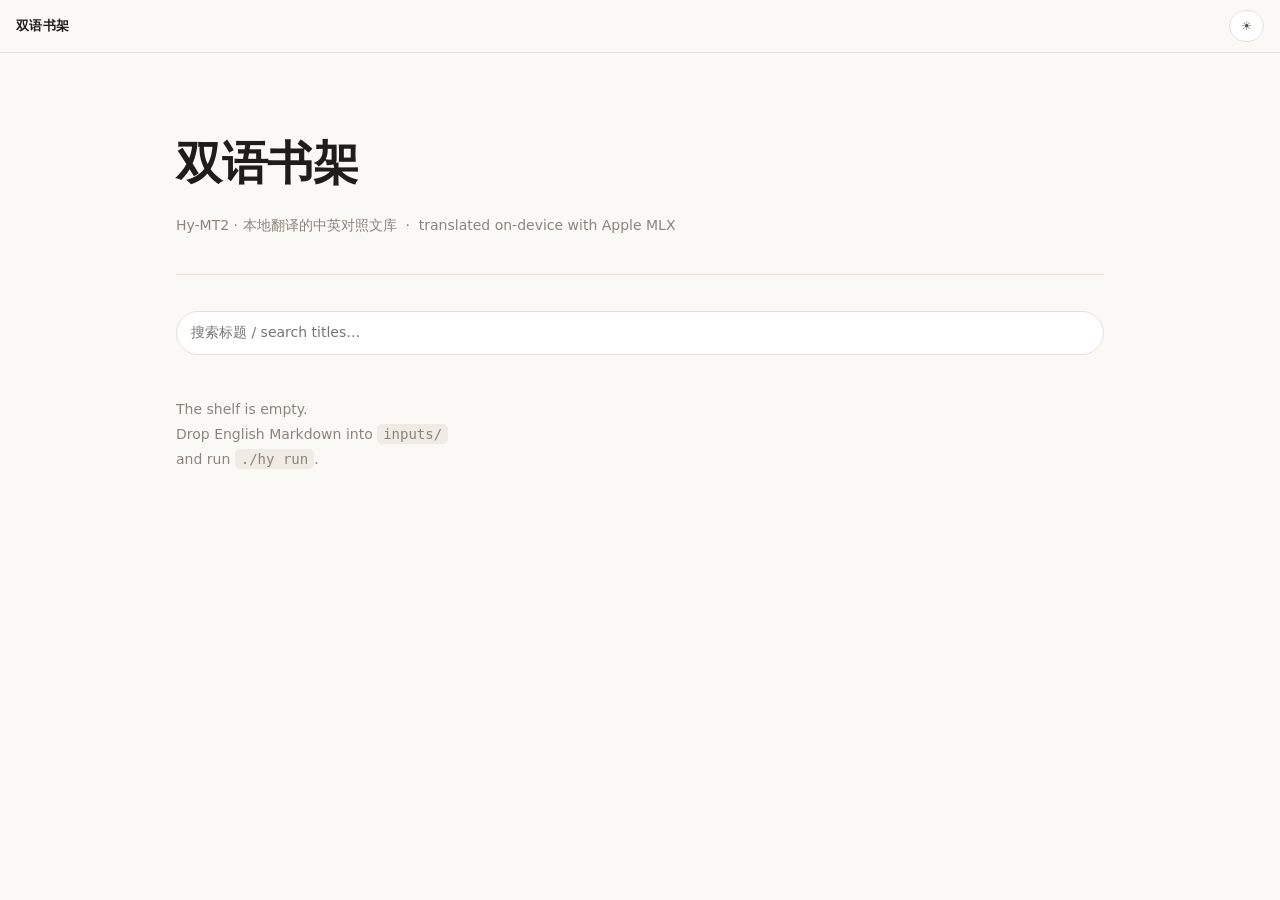
==== index.html @ 71d9fc3e "Build local bilingual translation pipeline and reading site" ====
<!DOCTYPE html>
<html lang="zh-CN" data-theme="">
<head>
<meta charset="utf-8">
<meta name="viewport" content="width=device-width, initial-scale=1">
<title>双语书架 · Bilingual Library</title>
<meta name="description" content="Locally translated bilingual Markdown documents, rendered for Chinese–English reading.">
<link rel="icon" href="data:image/svg+xml,<svg xmlns='http://www.w3.org/2000/svg' viewBox='0 0 100 100'><text y='.9em' font-size='90'>📖</text></svg>">
<link rel="stylesheet" href="assets/app.css">
</head>
<body>

<nav class="bar">
  <a class="home" href="index.html">双语书架</a>
  <span class="spacer"></span>
  <span id="count" class="doc-title" style="flex:0 0 auto;text-align:right"></span>
  <button id="theme-btn" class="chip" type="button" aria-label="Toggle theme">☀</button>
</nav>

<main class="wrap">
  <header class="masthead">
    <h1>双语书架</h1>
    <p>Hy-MT2 · 本地翻译的中英对照文库 &nbsp;·&nbsp; translated on-device with Apple MLX</p>
  </header>

  <div class="toolbar">
    <input id="search" type="search" placeholder="搜索标题 / search titles…" autocomplete="off" spellcheck="false">
  </div>

  <section id="shelf" class="shelf" aria-live="polite">
    <p class="empty">Loading…</p>
  </section>
</main>

<script src="assets/app.js"></script>
</body>
</html>
---- assets/app.css ----
/* hy-ebook-translator — reading site
   Typography is tuned for mixed Chinese/English prose: a serif CJK stack at a
   generous line-height for the translation, and a smaller, quieter setting for
   the original. */

:root {
  --paper: #fbf9f6;
  --paper-raised: #ffffff;
  --ink: #1f1d1a;
  --ink-soft: #55504a;
  --ink-faint: #8b847c;
  --rule: #e6e0d8;
  --rule-soft: #f0ebe4;
  --accent: #9c4221;
  --accent-soft: #f3e6df;
  --shadow: 0 1px 2px rgba(31, 29, 26, 0.04), 0 8px 24px rgba(31, 29, 26, 0.05);

  --serif-cjk: "Songti SC", "Source Han Serif SC", "Noto Serif CJK SC", "Noto Serif SC",
    "STSong", "SimSun", serif;
  --serif-latin: "Iowan Old Style", "Palatino Linotype", Palatino, Georgia, "Times New Roman", serif;
  --sans: -apple-system, BlinkMacSystemFont, "Segoe UI", "PingFang SC", "Hiragino Sans GB",
    "Microsoft YaHei", system-ui, sans-serif;
  --body: var(--serif-latin), var(--serif-cjk);

  --measure: 36rem;
  --reader-scale: 1;
}

@media (prefers-color-scheme: dark) {
  :root:not([data-theme="light"]) {
    --paper: #16151a;
    --paper-raised: #1d1c22;
    --ink: #e8e4dd;
    --ink-soft: #b3ada4;
    --ink-faint: #837d75;
    --rule: #2e2c34;
    --rule-soft: #26242b;
    --accent: #e0825c;
    --accent-soft: #2c2026;
    --shadow: 0 1px 2px rgba(0, 0, 0, 0.3), 0 8px 24px rgba(0, 0, 0, 0.25);
  }
}

:root[data-theme="dark"] {
  --paper: #16151a;
  --paper-raised: #1d1c22;
  --ink: #e8e4dd;
  --ink-soft: #b3ada4;
  --ink-faint: #837d75;
  --rule: #2e2c34;
  --rule-soft: #26242b;
  --accent: #e0825c;
  --accent-soft: #2c2026;
  --shadow: 0 1px 2px rgba(0, 0, 0, 0.3), 0 8px 24px rgba(0, 0, 0, 0.25);
}

*, *::before, *::after { box-sizing: border-box; }

html { -webkit-text-size-adjust: 100%; }

body {
  margin: 0;
  background: var(--paper);
  color: var(--ink);
  font-family: var(--body);
  font-size: 17px;
  line-height: 1.7;
  text-rendering: optimizeLegibility;
  -webkit-font-smoothing: antialiased;
}

a { color: var(--accent); text-decoration: none; border-bottom: 1px solid var(--accent-soft); }
a:hover { border-bottom-color: var(--accent); }

/* ── chrome ─────────────────────────────────────────────────────────────── */

.bar {
  position: sticky;
  top: 0;
  z-index: 20;
  display: flex;
  align-items: center;
  gap: 12px;
  padding: 10px 16px;
  background: color-mix(in srgb, var(--paper) 88%, transparent);
  backdrop-filter: saturate(180%) blur(12px);
  border-bottom: 1px solid var(--rule);
  font-family: var(--sans);
  font-size: 13px;
}

.bar .home {
  font-weight: 600;
  letter-spacing: 0.02em;
  border: 0;
  color: var(--ink);
  white-space: nowrap;
}

.bar .doc-title {
  flex: 1;
  min-width: 0;
  overflow: hidden;
  text-overflow: ellipsis;
  white-space: nowrap;
  color: var(--ink-soft);
}

.bar .spacer { flex: 1; }

.seg {
  display: inline-flex;
  border: 1px solid var(--rule);
  border-radius: 999px;
  overflow: hidden;
  background: var(--paper-raised);
}

.seg button, .chip {
  appearance: none;
  border: 0;
  background: transparent;
  color: var(--ink-soft);
  font: inherit;
  font-size: 12px;
  padding: 5px 11px;
  cursor: pointer;
  white-space: nowrap;
}

.seg button[aria-pressed="true"] { background: var(--accent-soft); color: var(--accent); font-weight: 600; }
.seg button + button { border-left: 1px solid var(--rule); }

.chip {
  border: 1px solid var(--rule);
  border-radius: 999px;
  background: var(--paper-raised);
}

.chip:hover, .seg button:hover { color: var(--ink); }

#progress {
  position: fixed;
  top: 0;
  left: 0;
  height: 2px;
  width: 0;
  background: var(--accent);
  z-index: 40;
  transition: width 0.1s linear;
}

/* ── library ────────────────────────────────────────────────────────────── */

.wrap { max-width: 60rem; margin: 0 auto; padding: 0 16px 72px; }

.masthead { padding: 72px 0 36px; border-bottom: 1px solid var(--rule); margin-bottom: 36px; }
.masthead h1 { font-size: clamp(2rem, 6vw, 2.9rem); margin: 0 0 10px; letter-spacing: -0.01em; font-weight: 600; }
.masthead p { margin: 0; color: var(--ink-faint); font-family: var(--sans); font-size: 14px; }

.toolbar { display: flex; gap: 10px; align-items: center; margin-bottom: 28px; flex-wrap: wrap; }

#search {
  flex: 1;
  min-width: 200px;
  padding: 9px 14px;
  font: inherit;
  font-size: 14px;
  font-family: var(--sans);
  color: var(--ink);
  background: var(--paper-raised);
  border: 1px solid var(--rule);
  border-radius: 999px;
}

#search:focus { outline: none; border-color: var(--accent); }

.shelf { display: grid; gap: 14px; grid-template-columns: repeat(auto-fill, minmax(260px, 1fr)); }

.card {
  display: block;
  padding: 20px 22px;
  background: var(--paper-raised);
  border: 1px solid var(--rule);
  border-radius: 14px;
  box-shadow: var(--shadow);
  transition: transform 0.15s ease, border-color 0.15s ease;
  border-bottom: 1px solid var(--rule);
}

.card:hover { transform: translateY(-2px); border-color: var(--accent); }
.card h2 { margin: 0 0 4px; font-size: 1.18rem; font-weight: 600; line-height: 1.45; color: var(--ink); }
.card .en { margin: 0 0 14px; font-size: 0.86rem; color: var(--ink-faint); font-style: italic; }
.card .meta { font-family: var(--sans); font-size: 11.5px; color: var(--ink-faint); letter-spacing: 0.02em; }
.card .meta span + span::before { content: " · "; }

.empty { color: var(--ink-faint); font-family: var(--sans); font-size: 14px; line-height: 1.8; }
.empty code { background: var(--rule-soft); padding: 2px 6px; border-radius: 5px; }

/* ── reader ─────────────────────────────────────────────────────────────── */

.reader { max-width: var(--measure); margin: 0 auto; padding: 48px 16px 160px; }

.reader-title { margin: 0 0 48px; padding-bottom: 20px; border-bottom: 1px solid var(--rule); }
.reader-title h1 { margin: 0; font-size: clamp(1.7rem, 5vw, 2.3rem); font-weight: 600; line-height: 1.35; }

article {
  font-size: calc(1rem * var(--reader-scale));
  font-family: var(--serif-cjk);
  line-height: 1.95;
  letter-spacing: 0.01em;
}

article > :first-child { margin-top: 0; }

article h1, article h2, article h3, article h4, article h5, article h6 {
  font-family: var(--serif-latin), var(--serif-cjk);
  line-height: 1.4;
  letter-spacing: -0.005em;
  margin: 2.2em 0 0.7em;
  font-weight: 600;
  scroll-margin-top: 70px;
}

article h1 { font-size: 1.7em; }
article h2 { font-size: 1.38em; }
article h3 { font-size: 1.15em; }
article h4, article h5, article h6 { font-size: 1em; color: var(--ink-soft); }

article p { margin: 0 0 1.15em; }

/* The original-language block: quieter, with a hairline rule down the side. */
article .src {
  font-family: var(--serif-latin);
  font-size: 0.9em;
  line-height: 1.68;
  color: var(--ink-soft);
  border-left: 2px solid var(--rule);
  padding-left: 1em;
  margin-bottom: 1.9em;
  letter-spacing: 0;
}

article .src em:only-child { font-style: normal; color: var(--ink-faint); font-size: 0.97em; }
article .src :last-child { margin-bottom: 0; }

/* Language modes. `.tr` is a translated block, `.src` its original; blocks that
   carry neither class (code, math, rules, images) are shown in every mode. */
body[data-lang="zh"] article .src { display: none; }
body[data-lang="en"] article .tr { display: none; }
body[data-lang="en"] article .src {
  border-left: 0;
  padding-left: 0;
  font-size: 1em;
  line-height: 1.8;
  color: var(--ink);
  margin-bottom: 1.15em;
}

/* A bilingual heading holds both languages so only one enters the outline. */
article .h-en {
  display: block;
  margin-top: 0.4em;
  font-family: var(--serif-latin);
  font-size: 0.58em;
  font-weight: 400;
  font-style: normal;
  letter-spacing: 0.03em;
  color: var(--ink-faint);
}

article .h-en em { font-style: normal; }
body[data-lang="zh"] article .h-en { display: none; }
body[data-lang="en"] article .h-zh { display: none; }
body[data-lang="en"] article .h-en {
  margin-top: 0;
  font-size: 1em;
  font-weight: inherit;
  letter-spacing: inherit;
  color: inherit;
}

article blockquote {
  margin: 1.6em 0;
  padding: 0 0 0 1.2em;
  border-left: 3px solid var(--accent-soft);
  color: var(--ink-soft);
}

article ul, article ol { margin: 0 0 1.15em; padding-left: 1.5em; }
article li { margin: 0.3em 0; }
article li > p { margin: 0.3em 0; }

article hr { border: 0; border-top: 1px solid var(--rule); margin: 2.6em 0; }

article img { max-width: 100%; height: auto; border-radius: 8px; display: block; margin: 1.6em auto; }

article table {
  width: 100%;
  border-collapse: collapse;
  margin: 1.6em 0;
  font-family: var(--sans);
  font-size: 0.86em;
  line-height: 1.6;
  display: block;
  overflow-x: auto;
}

article th, article td { padding: 8px 12px; border-bottom: 1px solid var(--rule); text-align: left; vertical-align: top; }
article th { font-weight: 600; border-bottom: 1.5px solid var(--ink-faint); white-space: nowrap; }

article code {
  font-family: ui-monospace, "SF Mono", Menlo, Consolas, monospace;
  font-size: 0.86em;
  background: var(--rule-soft);
  padding: 0.15em 0.4em;
  border-radius: 5px;
  letter-spacing: 0;
}

article pre {
  background: var(--rule-soft);
  border: 1px solid var(--rule);
  border-radius: 10px;
  padding: 14px 16px;
  overflow-x: auto;
  line-height: 1.6;
  margin: 1.6em 0;
}

article pre code { background: none; padding: 0; font-size: 0.82em; }

article .katex-display { overflow-x: auto; overflow-y: hidden; padding: 0.3em 0; }

article .footnotes { margin-top: 3em; padding-top: 1.2em; border-top: 1px solid var(--rule); font-size: 0.88em; color: var(--ink-soft); }

/* ── table of contents ──────────────────────────────────────────────────── */

#toc {
  position: fixed;
  top: 0;
  right: 0;
  width: min(320px, 82vw);
  height: 100vh;
  overflow-y: auto;
  padding: 72px 24px 48px;
  background: var(--paper-raised);
  border-left: 1px solid var(--rule);
  transform: translateX(100%);
  transition: transform 0.22s ease;
  z-index: 30;
  font-family: var(--sans);
  font-size: 13px;
}

#toc[data-open="true"] { transform: translateX(0); }
#toc ol { list-style: none; margin: 0; padding: 0; }
#toc li { margin: 1px 0; }
#toc a { display: block; padding: 5px 8px; border-radius: 6px; border: 0; color: var(--ink-soft); line-height: 1.5; }
#toc a:hover { background: var(--rule-soft); color: var(--ink); }
#toc a.active { color: var(--accent); background: var(--accent-soft); font-weight: 600; }
#toc .lvl-3 a { padding-left: 22px; font-size: 12px; }
#toc .lvl-4 a { padding-left: 36px; font-size: 12px; }

#scrim {
  position: fixed;
  inset: 0;
  background: rgba(20, 18, 16, 0.3);
  opacity: 0;
  pointer-events: none;
  transition: opacity 0.22s ease;
  z-index: 25;
}

#scrim[data-open="true"] { opacity: 1; pointer-events: auto; }

@media (min-width: 1180px) {
  #toc {
    transform: none;
    border-left: 0;
    width: 260px;
    left: max(0px, calc(50vw - var(--measure) / 2 - 300px));
    right: auto;
    background: transparent;
    padding-top: 110px;
  }
  #toc-btn, #scrim { display: none; }
}

@media (max-width: 600px) {
  body { font-size: 16px; }
  .masthead { padding: 48px 0 28px; }
  .reader { padding: 32px 16px 120px; }
  .bar { padding: 8px 12px; gap: 8px; }
  .bar .doc-title { display: none; }
}

@media print {
  .bar, #toc, #progress, #scrim, #toc-btn { display: none; }
  .reader { max-width: none; padding: 0; }
}

/* ── syntax highlighting ────────────────────────────────────────────────────
   A small token palette driven by the page theme, so code follows light/dark
   without loading a second highlight.js stylesheet. */

.hljs-comment, .hljs-quote { color: var(--ink-faint); font-style: italic; }
.hljs-keyword, .hljs-selector-tag, .hljs-literal, .hljs-type { color: var(--accent); }
.hljs-string, .hljs-regexp, .hljs-addition { color: #2f7a52; }
.hljs-number, .hljs-symbol, .hljs-bullet { color: #8a6d1f; }
.hljs-title, .hljs-section, .hljs-name, .hljs-attr { color: #3f6d9e; }
.hljs-built_in, .hljs-class .hljs-title { color: #7a4fa3; }
.hljs-meta, .hljs-deletion { color: var(--ink-soft); }
.hljs-emphasis { font-style: italic; }
.hljs-strong { font-weight: 600; }

:root[data-theme="dark"] .hljs-string, :root[data-theme="dark"] .hljs-regexp { color: #86c79a; }
:root[data-theme="dark"] .hljs-number { color: #d9bb72; }
:root[data-theme="dark"] .hljs-title, :root[data-theme="dark"] .hljs-name { color: #8ab4e8; }
:root[data-theme="dark"] .hljs-built_in { color: #c2a0e0; }

@media (prefers-color-scheme: dark) {
  :root:not([data-theme="light"]) .hljs-string,
  :root:not([data-theme="light"]) .hljs-regexp { color: #86c79a; }
  :root:not([data-theme="light"]) .hljs-number { color: #d9bb72; }
  :root:not([data-theme="light"]) .hljs-title,
  :root:not([data-theme="light"]) .hljs-name { color: #8ab4e8; }
  :root:not([data-theme="light"]) .hljs-built_in { color: #c2a0e0; }
}
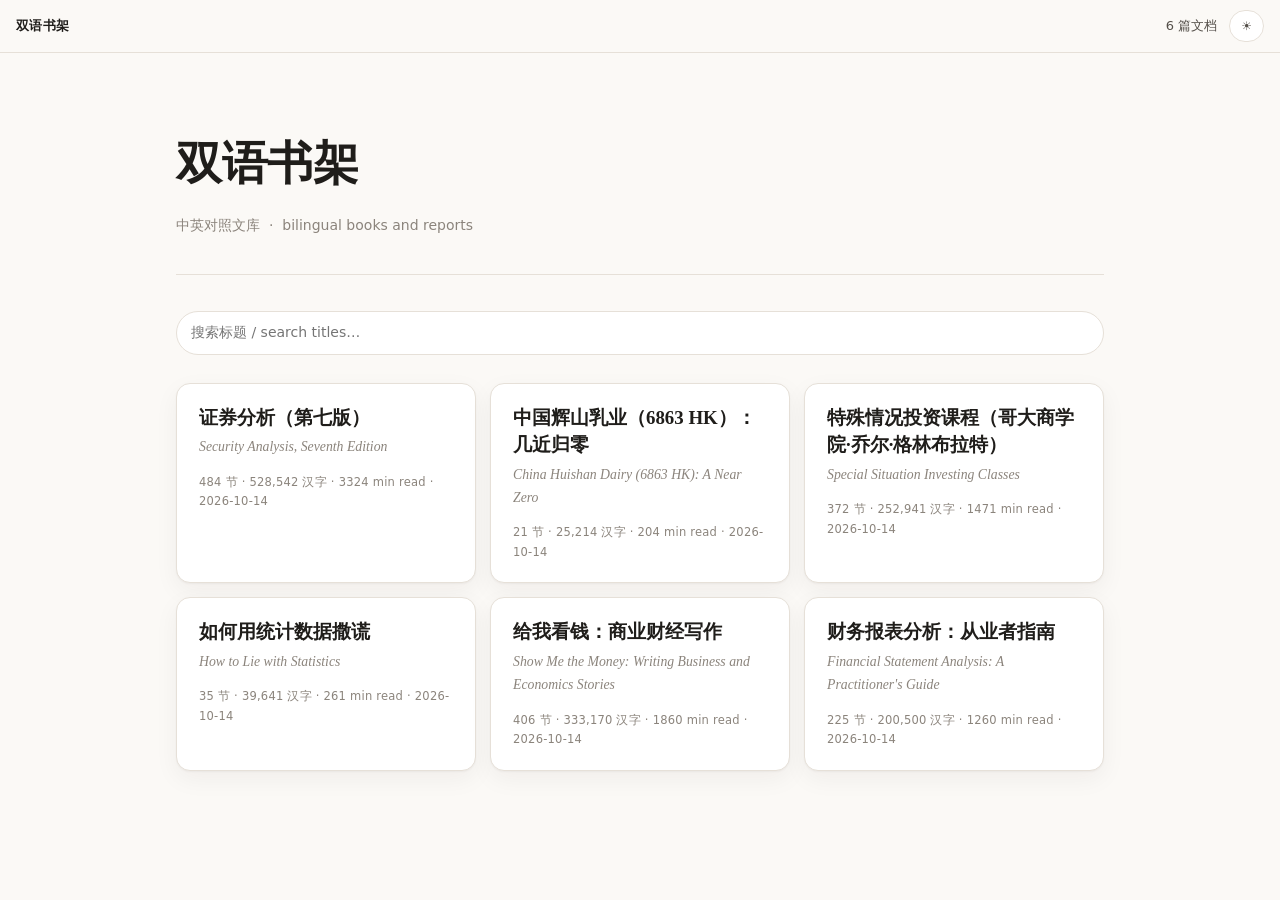
==== commit 4e92d54c: "Add bilingual translations (6 documents) Direction: English → Simplified Chinese.  - Financial State" ====
--- a/index.html
+++ b/index.html
@@ -20,7 +20,7 @@
 <main class="wrap">
   <header class="masthead">
     <h1>双语书架</h1>
-    <p>Hy-MT2 · 本地翻译的中英对照文库 &nbsp;·&nbsp; translated on-device with Apple MLX</p>
+    <p>中英对照文库 &nbsp;·&nbsp; bilingual books and reports</p>
   </header>
 
   <div class="toolbar">
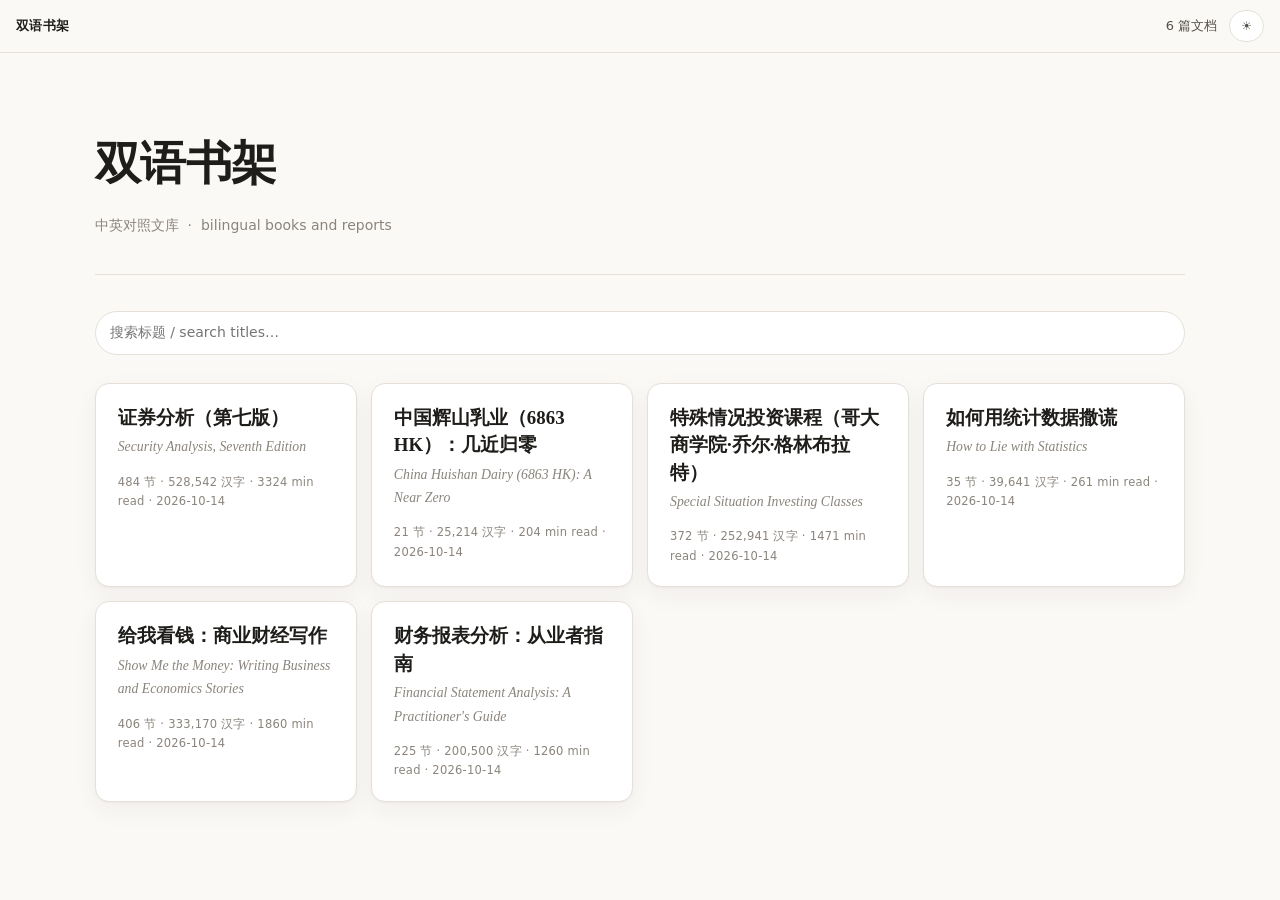
==== commit c0a90421: "Read the two languages side by side Each translated block and its original become the two cells of o" ====
--- a/index.html
+++ b/index.html
@@ -6,7 +6,7 @@
 <title>双语书架 · Bilingual Library</title>
 <meta name="description" content="Locally translated bilingual Markdown documents, rendered for Chinese–English reading.">
 <link rel="icon" href="data:image/svg+xml,<svg xmlns='http://www.w3.org/2000/svg' viewBox='0 0 100 100'><text y='.9em' font-size='90'>📖</text></svg>">
-<link rel="stylesheet" href="assets/app.css">
+<link rel="stylesheet" href="assets/app.css?v=2">
 </head>
 <body>
 
@@ -32,6 +32,6 @@
   </section>
 </main>
 
-<script src="assets/app.js"></script>
+<script src="assets/app.js?v=2"></script>
 </body>
 </html>
--- a/assets/app.css
+++ b/assets/app.css
@@ -22,7 +22,10 @@
     "Microsoft YaHei", system-ui, sans-serif;
   --body: var(--serif-latin), var(--serif-cjk);
 
-  --measure: 36rem;
+  --measure: 38rem;        /* one column of prose, when only one is shown */
+  --page: 104rem;          /* the parallel reading area at its widest */
+  --rail: 15.5rem;         /* the table of contents, docked on wide screens */
+  --col-gap: clamp(1.5rem, 3.4vw, 3.5rem);
   --reader-scale: 1;
 }
 
@@ -63,7 +66,7 @@
   background: var(--paper);
   color: var(--ink);
   font-family: var(--body);
-  font-size: 17px;
+  font-size: 18px;
   line-height: 1.7;
   text-rendering: optimizeLegibility;
   -webkit-font-smoothing: antialiased;
@@ -152,7 +155,7 @@
 
 /* ── library ────────────────────────────────────────────────────────────── */
 
-.wrap { max-width: 60rem; margin: 0 auto; padding: 0 16px 72px; }
+.wrap { max-width: 72rem; margin: 0 auto; padding: 0 clamp(16px, 2.4vw, 32px) 72px; }
 
 .masthead { padding: 72px 0 36px; border-bottom: 1px solid var(--rule); margin-bottom: 36px; }
 .masthead h1 { font-size: clamp(2rem, 6vw, 2.9rem); margin: 0 0 10px; letter-spacing: -0.01em; font-weight: 600; }
@@ -199,10 +202,17 @@
 
 /* ── reader ─────────────────────────────────────────────────────────────── */
 
-.reader { max-width: var(--measure); margin: 0 auto; padding: 48px 16px 160px; }
-
-.reader-title { margin: 0 0 48px; padding-bottom: 20px; border-bottom: 1px solid var(--rule); }
-.reader-title h1 { margin: 0; font-size: clamp(1.7rem, 5vw, 2.3rem); font-weight: 600; line-height: 1.35; }
+.reader {
+  max-width: var(--page);
+  margin: 0 auto;
+  padding: 44px clamp(16px, 2.6vw, 44px) 160px;
+}
+
+/* One language at a time needs one comfortable measure, not the whole page. */
+body[data-lang="zh"] .reader, body[data-lang="en"] .reader { max-width: calc(var(--measure) + 6rem); }
+
+.reader-title { margin: 0 0 44px; padding-bottom: 20px; border-bottom: 1px solid var(--rule); }
+.reader-title h1 { margin: 0; font-size: clamp(1.7rem, 4vw, 2.3rem); font-weight: 600; line-height: 1.35; }
 
 article {
   font-size: calc(1rem * var(--reader-scale));
@@ -229,51 +239,88 @@
 
 article p { margin: 0 0 1.15em; }
 
-/* The original-language block: quieter, with a hairline rule down the side. */
+/* ── parallel text ──────────────────────────────────────────────────────────
+   Each `.pair` is one row of the parallel reading: the translation in the left
+   column, the original in the right, both starting on the same line. The row
+   is as tall as the longer of the two, so no paragraph can push the two
+   languages out of step further down the page. */
+
+.pair {
+  display: grid;
+  grid-template-columns: minmax(0, 1fr) minmax(0, 1fr);
+  column-gap: var(--col-gap);
+  align-items: start;
+  margin: 0 0 1.25em;
+}
+
+/* The row owns the spacing between paragraphs; its two cells sit flush. */
+.pair > * { margin-top: 0; margin-bottom: 0; }
+
+/* The original reads as a peer of the translation, not as a footnote: the same
+   size, a quieter colour, and the Latin serif at its own line-height. */
 article .src {
   font-family: var(--serif-latin);
-  font-size: 0.9em;
-  line-height: 1.68;
+  font-size: 0.95em;
+  line-height: 1.78;
   color: var(--ink-soft);
-  border-left: 2px solid var(--rule);
-  padding-left: 1em;
-  margin-bottom: 1.9em;
   letter-spacing: 0;
+}
+
+/* A hairline centred in the gutter: the negative margin reaches into the gap,
+   the padding puts the text back on its column. */
+.pair > .src {
+  margin-left: calc(var(--col-gap) / -2);
+  padding-left: calc(var(--col-gap) / 2);
+  border-left: 1px solid var(--rule-soft);
 }
 
 article .src em:only-child { font-style: normal; color: var(--ink-faint); font-size: 0.97em; }
 article .src :last-child { margin-bottom: 0; }
 
+/* A table, listing or figure squeezed into half a page is worse than one that
+   gives up the columns, so those rows stack and keep the full width. */
+.pair.stacked { grid-template-columns: minmax(0, 1fr); }
+.pair.stacked > .src {
+  margin: 0.7em 0 0;
+  padding-left: 1em;
+  border-left: 2px solid var(--rule);
+}
+
 /* Language modes. `.tr` is a translated block, `.src` its original; blocks that
-   carry neither class (code, math, rules, images) are shown in every mode. */
+   carry neither class (code, math, rules, images) are shown in every mode. One
+   language on its own gets the whole row, with no rule to divide it from. */
 body[data-lang="zh"] article .src { display: none; }
 body[data-lang="en"] article .tr { display: none; }
-body[data-lang="en"] article .src {
+body[data-lang="zh"] .pair, body[data-lang="en"] .pair { grid-template-columns: minmax(0, 1fr); }
+body[data-lang="zh"] .pair > .src, body[data-lang="en"] .pair > .src {
+  margin-left: 0;
+  padding-left: 0;
   border-left: 0;
-  padding-left: 0;
-  font-size: 1em;
-  line-height: 1.8;
-  color: var(--ink);
-  margin-bottom: 1.15em;
-}
-
-/* A bilingual heading holds both languages so only one enters the outline. */
-article .h-en {
-  display: block;
-  margin-top: 0.4em;
+}
+body[data-lang="en"] article .src { font-size: 1em; line-height: 1.8; color: var(--ink); }
+
+/* A bilingual heading holds both languages so only one enters the outline, and
+   sits on the same two columns as the prose underneath it. */
+.bi {
+  display: grid;
+  grid-template-columns: minmax(0, 1fr) minmax(0, 1fr);
+  column-gap: var(--col-gap);
+  align-items: baseline;
+}
+
+.h-en {
   font-family: var(--serif-latin);
-  font-size: 0.58em;
+  font-size: 0.88em;
   font-weight: 400;
   font-style: normal;
-  letter-spacing: 0.03em;
-  color: var(--ink-faint);
-}
-
-article .h-en em { font-style: normal; }
-body[data-lang="zh"] article .h-en { display: none; }
-body[data-lang="en"] article .h-zh { display: none; }
-body[data-lang="en"] article .h-en {
-  margin-top: 0;
+  letter-spacing: 0.01em;
+  color: var(--ink-soft);
+}
+
+.h-en em { font-style: normal; }
+body[data-lang="zh"] .h-en, body[data-lang="en"] .h-zh { display: none; }
+body[data-lang="zh"] .bi, body[data-lang="en"] .bi { grid-template-columns: minmax(0, 1fr); }
+body[data-lang="en"] .h-en {
   font-size: 1em;
   font-weight: inherit;
   letter-spacing: inherit;
@@ -295,15 +342,17 @@
 
 article img { max-width: 100%; height: auto; border-radius: 8px; display: block; margin: 1.6em auto; }
 
+/* The scroller is the block in the flow; the table fills it and overflows into
+   it only when its columns genuinely need more room. */
+article .scroll { overflow-x: auto; margin: 1.6em 0; }
+
 article table {
   width: 100%;
   border-collapse: collapse;
-  margin: 1.6em 0;
+  margin: 0;
   font-family: var(--sans);
   font-size: 0.86em;
   line-height: 1.6;
-  display: block;
-  overflow-x: auto;
 }
 
 article th, article td { padding: 8px 12px; border-bottom: 1px solid var(--rule); text-align: left; vertical-align: top; }
@@ -356,7 +405,17 @@
 #toc[data-open="true"] { transform: translateX(0); }
 #toc ol { list-style: none; margin: 0; padding: 0; }
 #toc li { margin: 1px 0; }
-#toc a { display: block; padding: 5px 8px; border-radius: 6px; border: 0; color: var(--ink-soft); line-height: 1.5; }
+#toc a {
+  display: -webkit-box;
+  -webkit-box-orient: vertical;
+  -webkit-line-clamp: 2;
+  overflow: hidden;
+  padding: 5px 8px;
+  border-radius: 6px;
+  border: 0;
+  color: var(--ink-soft);
+  line-height: 1.5;
+}
 #toc a:hover { background: var(--rule-soft); color: var(--ink); }
 #toc a.active { color: var(--accent); background: var(--accent-soft); font-weight: 600; }
 #toc .lvl-3 a { padding-left: 22px; font-size: 12px; }
@@ -375,28 +434,51 @@
 #scrim[data-open="true"] { opacity: 1; pointer-events: auto; }
 
 @media (min-width: 1180px) {
+  /* Dock the contents to the left edge: the text then has the whole of the
+     rest of the window, and no overlay has to be opened to navigate. Only the
+     reader has a rail — the shelf is the page that carries `data-lang`. */
+  body[data-lang] { padding-left: var(--rail); }
+  body[data-toc="none"] { padding-left: 0; }
   #toc {
     transform: none;
+    width: var(--rail);
+    left: 0;
+    right: auto;
     border-left: 0;
-    width: 260px;
-    left: max(0px, calc(50vw - var(--measure) / 2 - 300px));
-    right: auto;
-    background: transparent;
-    padding-top: 110px;
+    border-right: 1px solid var(--rule);
+    background: var(--paper);
+    padding: 104px 14px 48px 22px;
   }
   #toc-btn, #scrim { display: none; }
 }
 
+/* Two columns of running text need room; below this they stack, and the
+   original goes back to being set off by a rule down its side. */
+@media (max-width: 900px) {
+  .pair, .bi { grid-template-columns: minmax(0, 1fr); }
+  .pair { margin-bottom: 1.5em; }
+  .pair > .src {
+    margin: 0.6em 0 0;
+    padding-left: 0.9em;
+    border-left: 2px solid var(--rule);
+    font-size: 0.92em;
+    line-height: 1.7;
+  }
+  .h-en { display: block; margin-top: 0.35em; font-size: 0.62em; color: var(--ink-faint); }
+  body[data-lang="en"] .h-en { margin-top: 0; font-size: 1em; }
+}
+
 @media (max-width: 600px) {
-  body { font-size: 16px; }
+  body { font-size: 17px; }
   .masthead { padding: 48px 0 28px; }
-  .reader { padding: 32px 16px 120px; }
+  .reader { padding: 28px 16px 120px; }
   .bar { padding: 8px 12px; gap: 8px; }
   .bar .doc-title { display: none; }
 }
 
 @media print {
   .bar, #toc, #progress, #scrim, #toc-btn { display: none; }
+  body { padding-left: 0; }
   .reader { max-width: none; padding: 0; }
 }
 
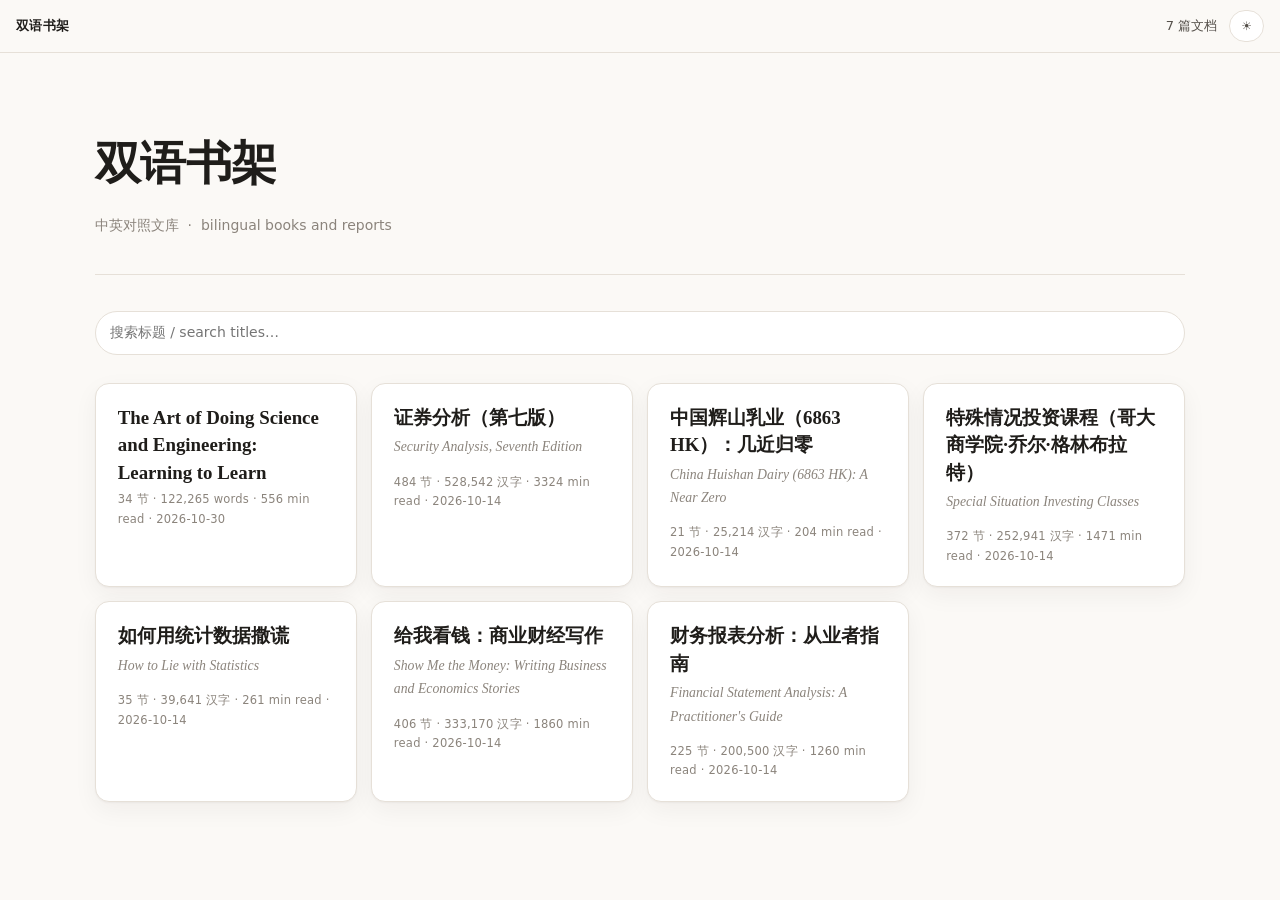
==== commit 20a5d938: "Convert EPUB and PDF to Markdown; publish Hamming in English Add two converters that turn an ebook i" ====
--- a/index.html
+++ b/index.html
@@ -6,7 +6,7 @@
 <title>双语书架 · Bilingual Library</title>
 <meta name="description" content="Locally translated bilingual Markdown documents, rendered for Chinese–English reading.">
 <link rel="icon" href="data:image/svg+xml,<svg xmlns='http://www.w3.org/2000/svg' viewBox='0 0 100 100'><text y='.9em' font-size='90'>📖</text></svg>">
-<link rel="stylesheet" href="assets/app.css?v=2">
+<link rel="stylesheet" href="assets/app.css?v=3">
 </head>
 <body>
 
@@ -32,6 +32,6 @@
   </section>
 </main>
 
-<script src="assets/app.js?v=2"></script>
+<script src="assets/app.js?v=3"></script>
 </body>
 </html>
--- a/assets/app.css
+++ b/assets/app.css
@@ -341,6 +341,12 @@
 article hr { border: 0; border-top: 1px solid var(--rule); margin: 2.6em 0; }
 
 article img { max-width: 100%; height: auto; border-radius: 8px; display: block; margin: 1.6em auto; }
+/* Equations and charts from a converted ebook are often black ink on a
+   transparent background, which disappears on a dark page: give them paper. */
+:root[data-theme="dark"] article img { background: #fff; padding: 0.5em; }
+@media (prefers-color-scheme: dark) {
+  :root:not([data-theme="light"]) article img { background: #fff; padding: 0.5em; }
+}
 
 /* The scroller is the block in the flow; the table fills it and overflows into
    it only when its columns genuinely need more room. */
